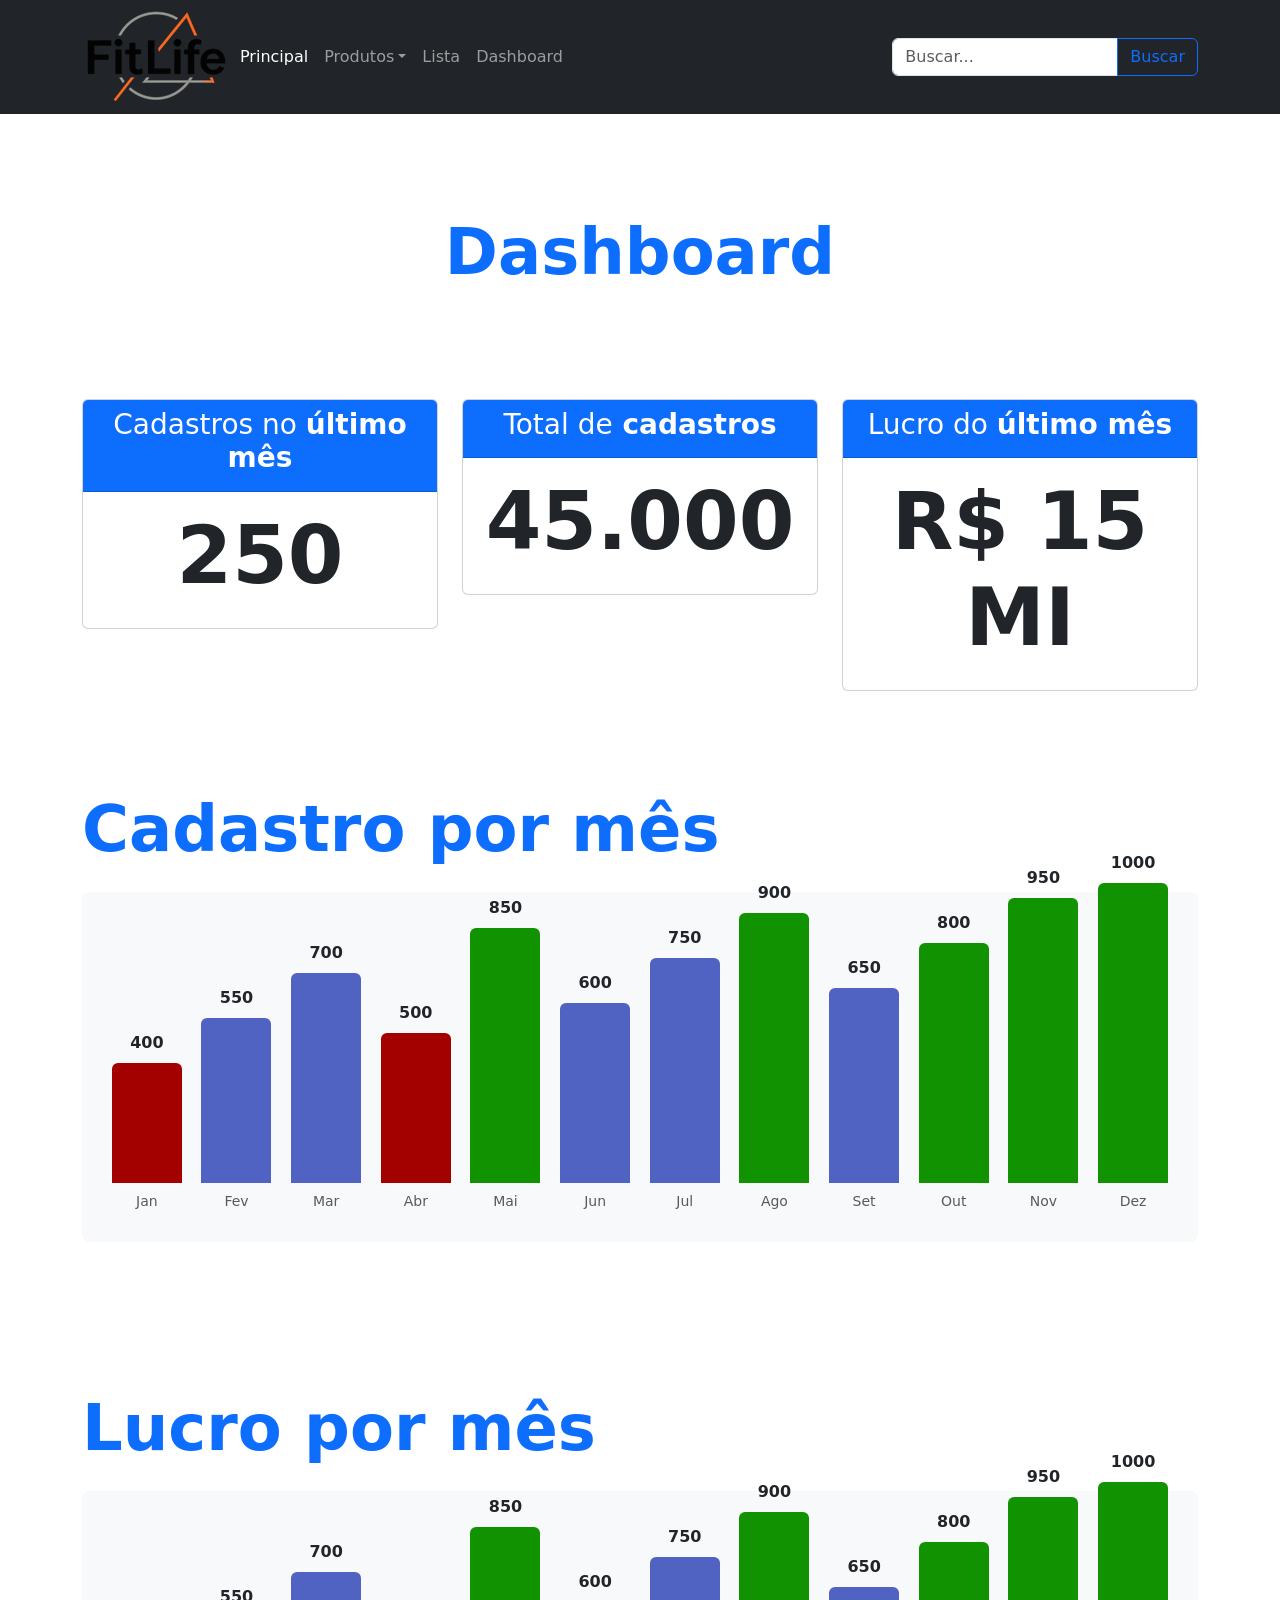
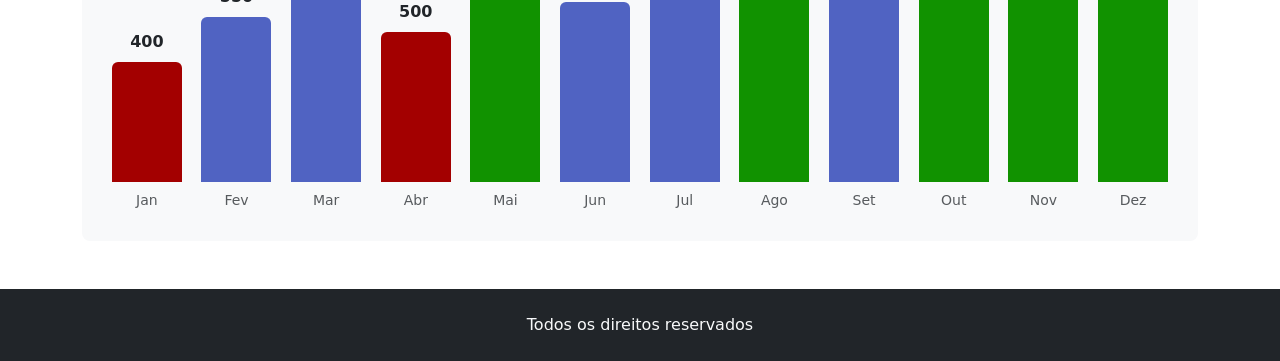
==== pages/dashboard.html @ 9f3fb6ce "Finalizando página matrícula e começando dashboard" ====
<!DOCTYPE html>
<html lang="en">
<head>
    <meta charset="UTF-8">
    <meta name="viewport" content="width=device-width, initial-scale=1.0">
    <title>Dashboard</title>
    <link rel="stylesheet" href="../bootstrap-5.3.8-dist/css/bootstrap.min.css">
    <link rel="stylesheet" href="../css/style.css">
    <link rel="stylesheet" href="https://cdn.jsdelivr.net/npm/bootstrap-icons@1.13.1/font/bootstrap-icons.min.css">
</head>
<body>
    <nav class="navbar bg-dark navbar-dark navbar-expand-sm">
        <div class="container">
            <img src="/img/Logo-fit-life-pequena.png" alt="">
            <button class="navbar-toggler" type="button" data-bs-toggle="collapse" data-bs-target="#menuNavbar">
                <span class="navbar-toggler-icon"></span>
            </button>
            <div class="collapse navbar-collapse" id="menuNavbar">
                <div class="navbar-nav me-auto">
                    <a href="../index.html" class="nav-link active">Principal</a>
                    <div class="dropdown">
                        <a href="#" class="nav-link dropdown-toggle" data-bs-toggle="dropdown">Produtos</a>
                        <ul class="dropdown-menu">
                            <li><a href="/pages/loja-suplemento.html#MaisVendidos" class="dropdown-item">Os mais vendidos</a></li>
                            <li><a href="/pages/loja-suplemento.html#WheyProtein" class="dropdown-item">Whey protein</a></li>
                            <li><a href="/pages/loja-suplemento.html#Creatina" class="dropdown-item">Creatina</a></li>
                            <li><a href="/pages/loja-suplemento.html#PreTreino" class="dropdown-item">Pré treino</a></li>
                            <li><a href="/pages/loja-suplemento.html#Roupas" class="dropdown-item">Roupas</a></li>
                            <li><a href="/pages/loja-suplemento.html#Acessorios" class="dropdown-item">Acessórios</a></li>
                            <li><a href="/pages/loja-suplemento.html#Tenis" class="dropdown-item">Tênis</a></li>
                        </ul>
                    </div>
                    <a href="/pages/listagem.html" class="nav-link">Lista</a>
                    <a href="/pages/dashboard.html" class="nav-link">Dashboard</a>
                </div>
            </div>
            <form action="" class="d-flex">
                <div class="input-group">
                    <input type="search" class="form-control" placeholder="Buscar...">
                    <button type="submit" class="btn btn-outline-primary">Buscar</button>
                </div>
            </form>
        </div>
    </nav>

    <div class="espacamento-50px"></div>

    <h3 class="display-3 fw-bold text-primary text-center">Dashboard</h3>

    <div class="espacamento-50px"></div>

    <div class="container">
        <div class="row">
            <div class="col-4">
                <div class="card">
                    <div class="card-header text-bg-primary">
                        <h3 class="text-center">Cadastros no <strong>último mês</strong></h3>
                    </div>
                    <div class="card-body">
                        <h1 class="fw-bold text-dark display-1 text-center">250</h1>
                    </div>
                </div>
            </div>
            <div class="col-4">
                <div class="card">
                    <div class="card-header text-bg-primary">
                        <h3 class="text-center">Total de<strong> cadastros</strong></h3>
                    </div>
                    <div class="card-body">
                        <h1 class="fw-bold text-dark display-1 text-center">45.000</h1>
                    </div>
                </div>
            </div>
            <div class="col-4">
                <div class="card">
                    <div class="card-header text-bg-primary">
                        <h3 class="text-center">Lucro do <strong>último mês</strong></h3>
                    </div>
                    <div class="card-body">
                        <h1 class="fw-bold text-dark display-1 text-center">R$ 15 MI</h1>
                    </div>
                </div>
            </div>
        </div>
    </div>

    <div class="espacamento-50px"></div>

    <div class="container mb-5">
        <h3 class="mb-4 text-primary display-3 fw-bold">Cadastro por mês</h3>
        <div class="d-flex align-items-end justify-content-around" style="height: 350px; background: #f8f9fa; border-radius: 8px; padding: 30px 20px;">
            
            <div class="text-center" style="flex: 1; max-width: 70px;">
                <span class="fw-bold d-block mb-2">400</span>
                <div class="rounded-top" style="height: 120px; background: #a30000;"></div>
                <span class="text-muted small d-block mt-2">Jan</span>
            </div>

            <div class="text-center" style="flex: 1; max-width: 70px;">
                <span class="fw-bold d-block mb-2">550</span>
                <div class="rounded-top" style="height: 165px; background: #0521aab0;"></div>
                <span class="text-muted small d-block mt-2">Fev</span>
            </div>

            <div class="text-center" style="flex: 1; max-width: 70px;">
                <span class="fw-bold d-block mb-2">700</span>
                <div class="rounded-top" style="height: 210px; background: #0521aab0;"></div>
                <span class="text-muted small d-block mt-2">Mar</span>
            </div>

            <div class="text-center" style="flex: 1; max-width: 70px;">
                <span class="fw-bold d-block mb-2">500</span>
                <div class="rounded-top" style="height: 150px; background: #a30000;"></div>
                <span class="text-muted small d-block mt-2">Abr</span>
            </div>

            <div class="text-center" style="flex: 1; max-width: 70px;">
                <span class="fw-bold d-block mb-2">850</span>
                <div class="rounded-top" style="height: 255px; background: #119200;"></div>
                <span class="text-muted small d-block mt-2">Mai</span>
            </div>

            <div class="text-center" style="flex: 1; max-width: 70px;">
                <span class="fw-bold d-block mb-2">600</span>
                <div class="rounded-top" style="height: 180px; background: #0521aab0;"></div>
                <span class="text-muted small d-block mt-2">Jun</span>
            </div>

            <div class="text-center" style="flex: 1; max-width: 70px;">
                <span class="fw-bold d-block mb-2">750</span>
                <div class="rounded-top" style="height: 225px; background: #0521aab0;"></div>
                <span class="text-muted small d-block mt-2">Jul</span>
            </div>

            <div class="text-center" style="flex: 1; max-width: 70px;">
                <span class="fw-bold d-block mb-2">900</span>
                <div class="rounded-top" style="height: 270px; background: #119200;"></div>
                <span class="text-muted small d-block mt-2">Ago</span>
            </div>

            <div class="text-center" style="flex: 1; max-width: 70px;">
                <span class="fw-bold d-block mb-2">650</span>
                <div class="rounded-top" style="height: 195px; background: #0521aab0;"></div>
                <span class="text-muted small d-block mt-2">Set</span>
            </div>

            <div class="text-center" style="flex: 1; max-width: 70px;">
                <span class="fw-bold d-block mb-2">800</span>
                <div class="rounded-top" style="height: 240px; background: #119200;"></div>
                <span class="text-muted small d-block mt-2">Out</span>
            </div>

            <div class="text-center" style="flex: 1; max-width: 70px;">
                <span class="fw-bold d-block mb-2">950</span>
                <div class="rounded-top" style="height: 285px; background: #119200;"></div>
                <span class="text-muted small d-block mt-2">Nov</span>
            </div>

            <div class="text-center" style="flex: 1; max-width: 70px;">
                <span class="fw-bold d-block mb-2">1000</span>
                <div class="rounded-top" style="height: 300px; background: #119200;"></div>
                <span class="text-muted small d-block mt-2">Dez</span>
            </div>

        </div>
    </div>

    <div class="espacamento-50px"></div>

    <div class="container mb-5">
        <h3 class="mb-4 text-primary display-3 fw-bold">Lucro por mês</h3>
        <div class="d-flex align-items-end justify-content-around" style="height: 350px; background: #f8f9fa; border-radius: 8px; padding: 30px 20px;">
            
            <div class="text-center" style="flex: 1; max-width: 70px;">
                <span class="fw-bold d-block mb-2">400</span>
                <div class="rounded-top" style="height: 120px; background: #a30000;"></div>
                <span class="text-muted small d-block mt-2">Jan</span>
            </div>

            <div class="text-center" style="flex: 1; max-width: 70px;">
                <span class="fw-bold d-block mb-2">550</span>
                <div class="rounded-top" style="height: 165px; background: #0521aab0;"></div>
                <span class="text-muted small d-block mt-2">Fev</span>
            </div>

            <div class="text-center" style="flex: 1; max-width: 70px;">
                <span class="fw-bold d-block mb-2">700</span>
                <div class="rounded-top" style="height: 210px; background: #0521aab0;"></div>
                <span class="text-muted small d-block mt-2">Mar</span>
            </div>

            <div class="text-center" style="flex: 1; max-width: 70px;">
                <span class="fw-bold d-block mb-2">500</span>
                <div class="rounded-top" style="height: 150px; background: #a30000;"></div>
                <span class="text-muted small d-block mt-2">Abr</span>
            </div>

            <div class="text-center" style="flex: 1; max-width: 70px;">
                <span class="fw-bold d-block mb-2">850</span>
                <div class="rounded-top" style="height: 255px; background: #119200;"></div>
                <span class="text-muted small d-block mt-2">Mai</span>
            </div>

            <div class="text-center" style="flex: 1; max-width: 70px;">
                <span class="fw-bold d-block mb-2">600</span>
                <div class="rounded-top" style="height: 180px; background: #0521aab0;"></div>
                <span class="text-muted small d-block mt-2">Jun</span>
            </div>

            <div class="text-center" style="flex: 1; max-width: 70px;">
                <span class="fw-bold d-block mb-2">750</span>
                <div class="rounded-top" style="height: 225px; background: #0521aab0;"></div>
                <span class="text-muted small d-block mt-2">Jul</span>
            </div>

            <div class="text-center" style="flex: 1; max-width: 70px;">
                <span class="fw-bold d-block mb-2">900</span>
                <div class="rounded-top" style="height: 270px; background: #119200;"></div>
                <span class="text-muted small d-block mt-2">Ago</span>
            </div>

            <div class="text-center" style="flex: 1; max-width: 70px;">
                <span class="fw-bold d-block mb-2">650</span>
                <div class="rounded-top" style="height: 195px; background: #0521aab0;"></div>
                <span class="text-muted small d-block mt-2">Set</span>
            </div>

            <div class="text-center" style="flex: 1; max-width: 70px;">
                <span class="fw-bold d-block mb-2">800</span>
                <div class="rounded-top" style="height: 240px; background: #119200;"></div>
                <span class="text-muted small d-block mt-2">Out</span>
            </div>

            <div class="text-center" style="flex: 1; max-width: 70px;">
                <span class="fw-bold d-block mb-2">950</span>
                <div class="rounded-top" style="height: 285px; background: #119200;"></div>
                <span class="text-muted small d-block mt-2">Nov</span>
            </div>

            <div class="text-center" style="flex: 1; max-width: 70px;">
                <span class="fw-bold d-block mb-2">1000</span>
                <div class="rounded-top" style="height: 300px; background: #119200;"></div>
                <span class="text-muted small d-block mt-2">Dez</span>
            </div>

        </div>
    </div>

    <footer class="p-4 bg-dark text-light text-center">
        Todos os direitos reservados
    </footer>
    <script src="/bootstrap-5.3.8-dist/js/bootstrap.bundle.min.js"></script>
</body>
</html>
---- css/style.css ----
body{
    margin: 0;
    padding: 0;
    background-color: rgb(255, 255, 255);
}

.espacamento-15px{
    padding: 15px;
}

.espacamento-50px{
    padding: 50px;
}

.espacamento-100px{
    padding: 100px;
}

.espacamento-150px{
    padding: 150px;
}

.espacamento-200px{
    padding: 200px;
}

.card-custom {
    border: none;
    overflow: hidden;
    position: relative;
}

.card-custom img{
    height: 400px;
    width: 100%;
}
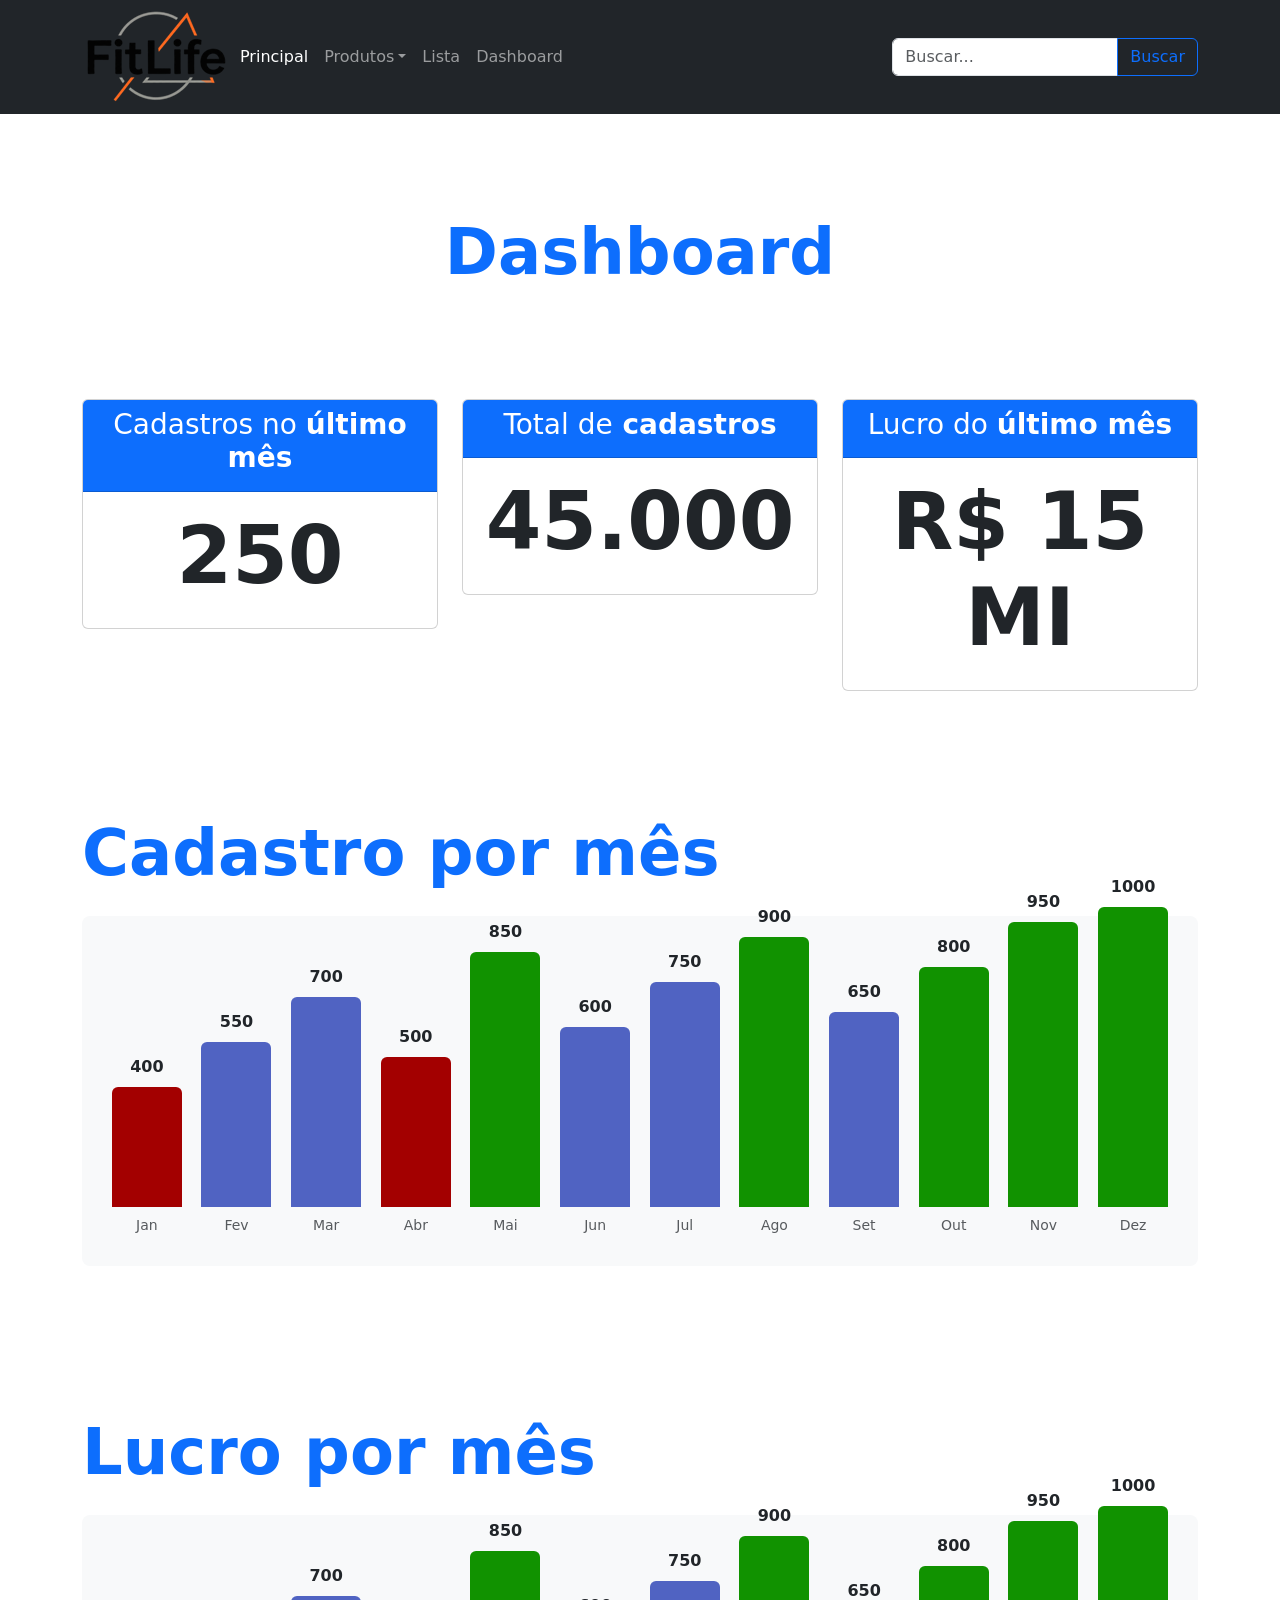
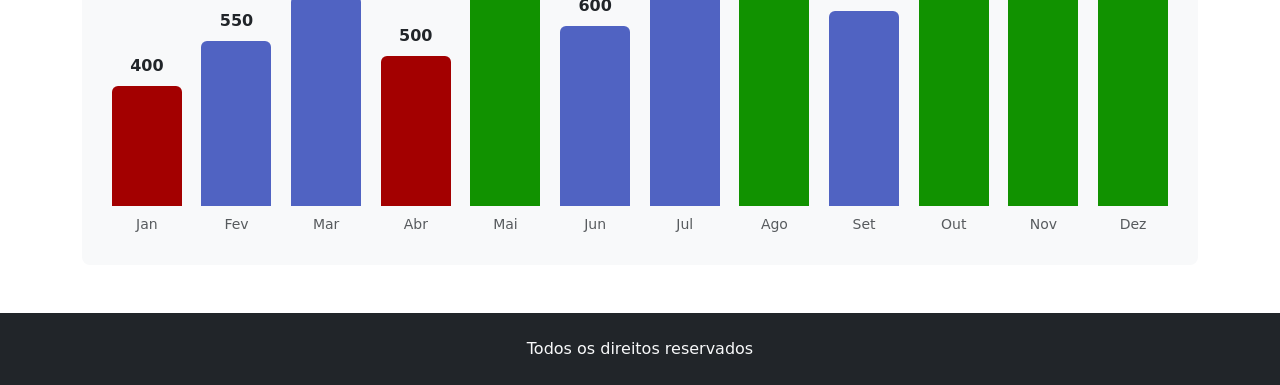
==== commit e64773c1: "Finalizando a página listagem (com os modais adicionados corretamente) adicionando textarea e modal " ====
--- a/pages/dashboard.html
+++ b/pages/dashboard.html
@@ -51,7 +51,7 @@
 
     <div class="container">
         <div class="row">
-            <div class="col-4">
+            <div class="col-md-4 pb-md-4">
                 <div class="card">
                     <div class="card-header text-bg-primary">
                         <h3 class="text-center">Cadastros no <strong>último mês</strong></h3>
@@ -61,7 +61,7 @@
                     </div>
                 </div>
             </div>
-            <div class="col-4">
+            <div class="col-md-4 pb-md-4">
                 <div class="card">
                     <div class="card-header text-bg-primary">
                         <h3 class="text-center">Total de<strong> cadastros</strong></h3>
@@ -71,7 +71,7 @@
                     </div>
                 </div>
             </div>
-            <div class="col-4">
+            <div class="col-md-4 pb-md-4">
                 <div class="card">
                     <div class="card-header text-bg-primary">
                         <h3 class="text-center">Lucro do <strong>último mês</strong></h3>
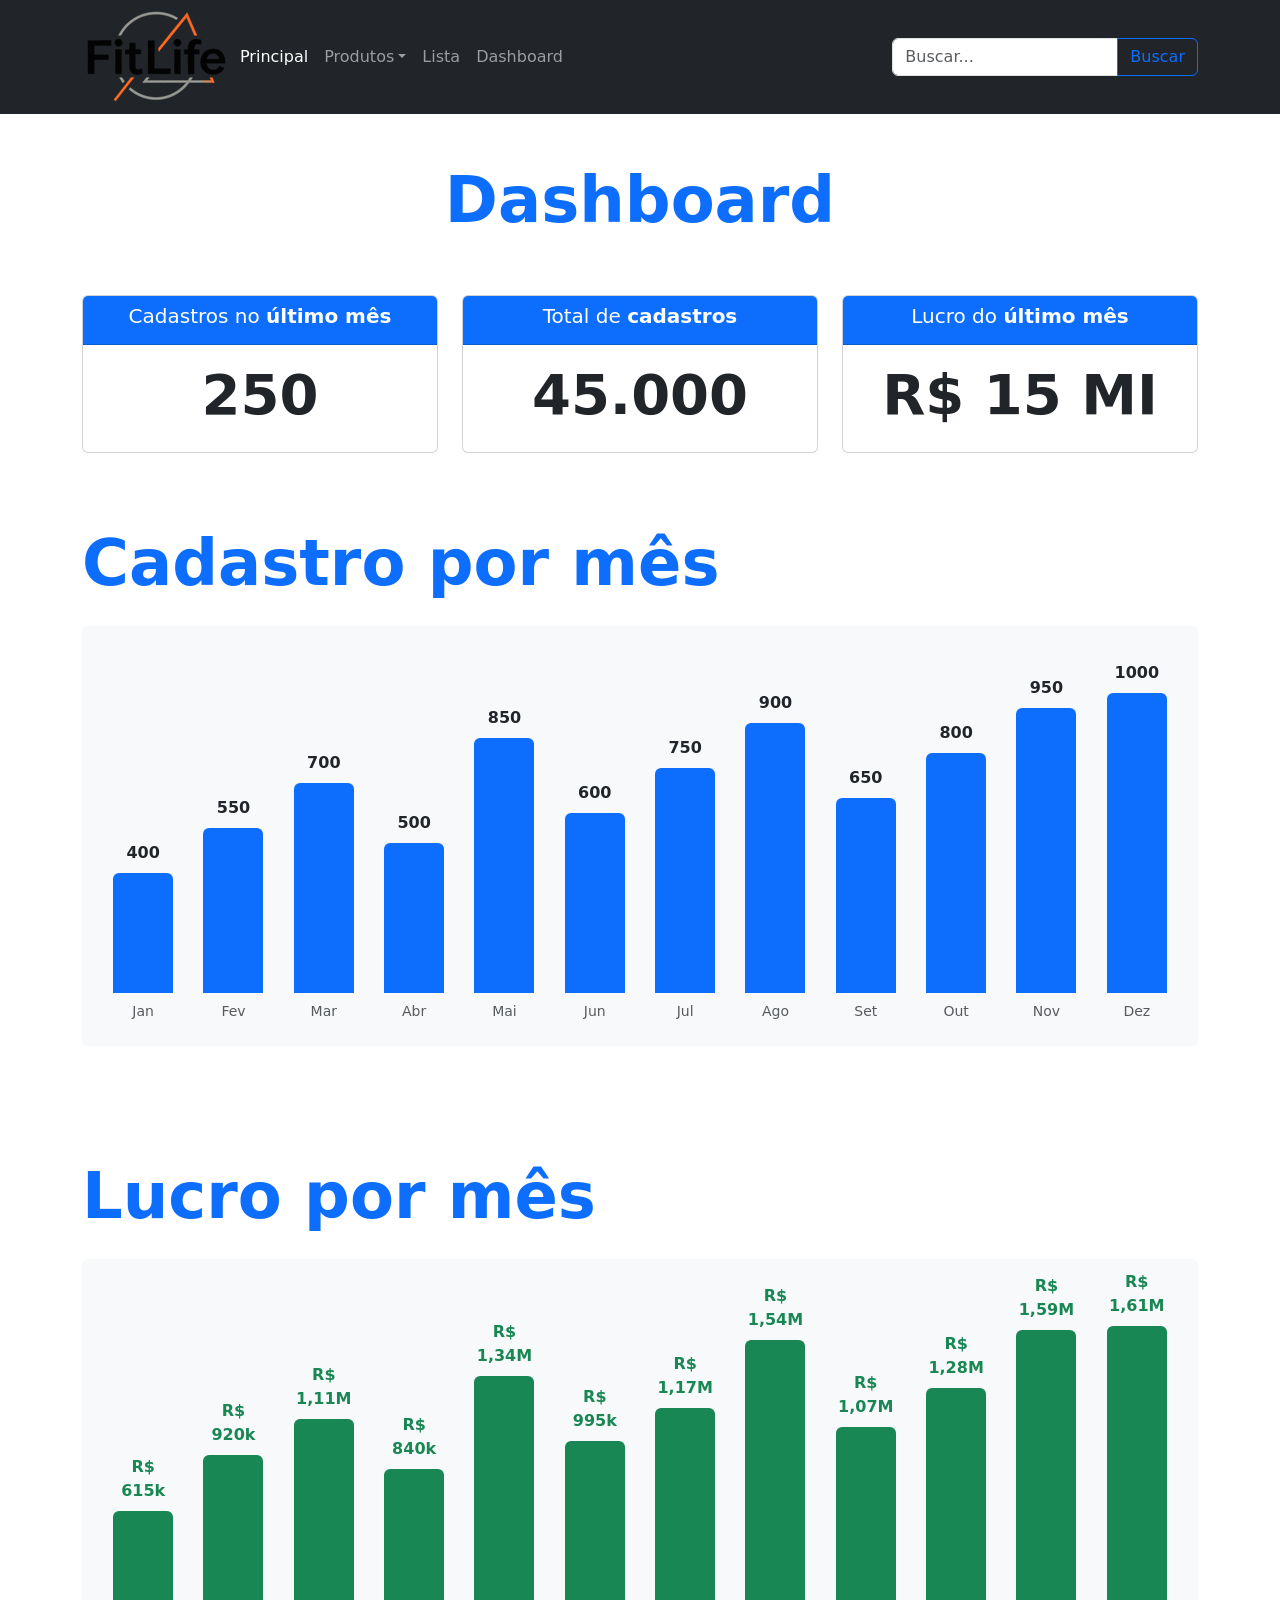
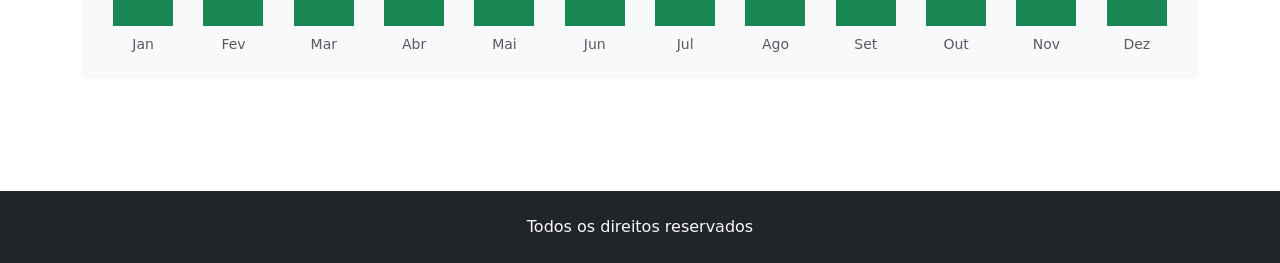
==== commit f53ad46e: "finalizando dashboard com responsividade e barra de rolagens nos graficos" ====
--- a/pages/dashboard.html
+++ b/pages/dashboard.html
@@ -1,14 +1,15 @@
 <!DOCTYPE html>
-<html lang="en">
+<html lang="pt-BR">
 <head>
     <meta charset="UTF-8">
     <meta name="viewport" content="width=device-width, initial-scale=1.0">
-    <title>Dashboard</title>
+    <title>Matrícula</title>
     <link rel="stylesheet" href="../bootstrap-5.3.8-dist/css/bootstrap.min.css">
     <link rel="stylesheet" href="../css/style.css">
     <link rel="stylesheet" href="https://cdn.jsdelivr.net/npm/bootstrap-icons@1.13.1/font/bootstrap-icons.min.css">
 </head>
-<body>
+<body class="overflow-x-hidden">
+
     <nav class="navbar bg-dark navbar-dark navbar-expand-sm">
         <div class="container">
             <img src="/img/Logo-fit-life-pequena.png" alt="">
@@ -43,212 +44,201 @@
         </div>
     </nav>
 
-    <div class="espacamento-50px"></div>
+    <div class="py-4"></div>
 
     <h3 class="display-3 fw-bold text-primary text-center">Dashboard</h3>
 
-    <div class="espacamento-50px"></div>
+    <div class="py-4"></div>
 
     <div class="container">
         <div class="row">
-            <div class="col-md-4 pb-md-4">
+            <div class="col-12 col-md-4 pb-md-4">
                 <div class="card">
                     <div class="card-header text-bg-primary">
-                        <h3 class="text-center">Cadastros no <strong>último mês</strong></h3>
+                        <h3 class="text-center fs-5 fs-md-3">Cadastros no <strong>último mês</strong></h3>
                     </div>
                     <div class="card-body">
-                        <h1 class="fw-bold text-dark display-1 text-center">250</h1>
-                    </div>
-                </div>
-            </div>
-            <div class="col-md-4 pb-md-4">
+                        <h1 class="fw-bold text-dark display-4 display-md-1 text-center">250</h1>
+                    </div>
+                </div>
+            </div>
+            <div class="col-12 col-md-4 pb-md-4">
                 <div class="card">
                     <div class="card-header text-bg-primary">
-                        <h3 class="text-center">Total de<strong> cadastros</strong></h3>
+                        <h3 class="text-center fs-5 fs-md-3">Total de <strong>cadastros</strong></h3>
                     </div>
                     <div class="card-body">
-                        <h1 class="fw-bold text-dark display-1 text-center">45.000</h1>
-                    </div>
-                </div>
-            </div>
-            <div class="col-md-4 pb-md-4">
+                        <h1 class="fw-bold text-dark display-4 display-md-1 text-center">45.000</h1>
+                    </div>
+                </div>
+            </div>
+            <div class="col-12 col-md-4 pb-md-4">
                 <div class="card">
                     <div class="card-header text-bg-primary">
-                        <h3 class="text-center">Lucro do <strong>último mês</strong></h3>
+                        <h3 class="text-center fs-5 fs-md-3">Lucro do <strong>último mês</strong></h3>
                     </div>
                     <div class="card-body">
-                        <h1 class="fw-bold text-dark display-1 text-center">R$ 15 MI</h1>
+                        <h1 class="fw-bold text-dark display-4 display-md-1 text-center">R$ 15 MI</h1>
                     </div>
                 </div>
             </div>
         </div>
     </div>
 
-    <div class="espacamento-50px"></div>
+    <div class="py-4"></div>
 
     <div class="container mb-5">
         <h3 class="mb-4 text-primary display-3 fw-bold">Cadastro por mês</h3>
-        <div class="d-flex align-items-end justify-content-around" style="height: 350px; background: #f8f9fa; border-radius: 8px; padding: 30px 20px;">
+        
+        <div class="overflow-x-auto pb-3">
+            <div class="d-flex align-items-end justify-content-around bg-light rounded p-4 gap-3" 
+                 style="height: 420px; min-width: 850px;">
+                
+                <div class="text-center" style="flex: 1; max-width: 60px;">
+                    <span class="fw-bold d-block mb-2 fs-6">400</span>
+                    <div class="rounded-top bg-primary" style="height: 120px;"></div>
+                    <span class="text-muted small d-block mt-2">Jan</span>
+                </div>
+                <div class="text-center" style="flex: 1; max-width: 60px;">
+                    <span class="fw-bold d-block mb-2 fs-6">550</span>
+                    <div class="rounded-top bg-primary" style="height: 165px;"></div>
+                    <span class="text-muted small d-block mt-2">Fev</span>
+                </div>
+                <div class="text-center" style="flex: 1; max-width: 60px;">
+                    <span class="fw-bold d-block mb-2 fs-6">700</span>
+                    <div class="rounded-top bg-primary" style="height: 210px;"></div>
+                    <span class="text-muted small d-block mt-2">Mar</span>
+                </div>
+                <div class="text-center" style="flex: 1; max-width: 60px;">
+                    <span class="fw-bold d-block mb-2 fs-6">500</span>
+                    <div class="rounded-top bg-primary" style="height: 150px;"></div>
+                    <span class="text-muted small d-block mt-2">Abr</span>
+                </div>
+                <div class="text-center" style="flex: 1; max-width: 60px;">
+                    <span class="fw-bold d-block mb-2 fs-6">850</span>
+                    <div class="rounded-top bg-primary" style="height: 255px;"></div>
+                    <span class="text-muted small d-block mt-2">Mai</span>
+                </div>
+                <div class="text-center" style="flex: 1; max-width: 60px;">
+                    <span class="fw-bold d-block mb-2 fs-6">600</span>
+                    <div class="rounded-top bg-primary" style="height: 180px;"></div>
+                    <span class="text-muted small d-block mt-2">Jun</span>
+                </div>
+                <div class="text-center" style="flex: 1; max-width: 60px;">
+                    <span class="fw-bold d-block mb-2 fs-6">750</span>
+                    <div class="rounded-top bg-primary" style="height: 225px;"></div>
+                    <span class="text-muted small d-block mt-2">Jul</span>
+                </div>
+                <div class="text-center" style="flex: 1; max-width: 60px;">
+                    <span class="fw-bold d-block mb-2 fs-6">900</span>
+                    <div class="rounded-top bg-primary" style="height: 270px;"></div>
+                    <span class="text-muted small d-block mt-2">Ago</span>
+                </div>
+                <div class="text-center" style="flex: 1; max-width: 60px;">
+                    <span class="fw-bold d-block mb-2 fs-6">650</span>
+                    <div class="rounded-top bg-primary" style="height: 195px;"></div>
+                    <span class="text-muted small d-block mt-2">Set</span>
+                </div>
+                <div class="text-center" style="flex: 1; max-width: 60px;">
+                    <span class="fw-bold d-block mb-2 fs-6">800</span>
+                    <div class="rounded-top bg-primary" style="height: 240px;"></div>
+                    <span class="text-muted small d-block mt-2">Out</span>
+                </div>
+                <div class="text-center" style="flex: 1; max-width: 60px;">
+                    <span class="fw-bold d-block mb-2 fs-6">950</span>
+                    <div class="rounded-top bg-primary" style="height: 285px;"></div>
+                    <span class="text-muted small d-block mt-2">Nov</span>
+                </div>
+                <div class="text-center" style="flex: 1; max-width: 60px;">
+                    <span class="fw-bold d-block mb-2 fs-6">1000</span>
+                    <div class="rounded-top bg-primary" style="height: 300px;"></div>
+                    <span class="text-muted small d-block mt-2">Dez</span>
+                </div>
+                
+            </div>
+        </div>
+    </div>
+
+    <div class="py-4"></div>
+
+<div class="container mb-5">
+    <h3 class="mb-4 text-primary display-3 fw-bold">Lucro por mês</h3>
+    
+    <div class="overflow-x-auto pb-3">
+        <div class="d-flex align-items-end justify-content-around bg-light rounded p-4 gap-3" 
+             style="height: 420px; min-width: 850px;">
+
+            <div class="text-center" style="flex: 1; max-width: 60px;">
+                <span class="fw-bold d-block mb-2 fs-6 text-success">R$ 615k</span>
+                <div class="rounded-top bg-success" style="height: 115px;"></div>
+                <span class="text-muted small d-block mt-2">Jan</span>
+            </div>
+            <div class="text-center" style="flex: 1; max-width: 60px;">
+                <span class="fw-bold d-block mb-2 fs-6 text-success">R$ 920k</span>
+                <div class="rounded-top bg-success" style="height: 171px;"></div>
+                <span class="text-muted small d-block mt-2">Fev</span>
+            </div>
+            <div class="text-center" style="flex: 1; max-width: 60px;">
+                <span class="fw-bold d-block mb-2 fs-6 text-success">R$ 1,11M</span>
+                <div class="rounded-top bg-success" style="height: 207px;"></div>
+                <span class="text-muted small d-block mt-2">Mar</span>
+            </div>
+            <div class="text-center" style="flex: 1; max-width: 60px;">
+                <span class="fw-bold d-block mb-2 fs-6 text-success">R$ 840k</span>
+                <div class="rounded-top bg-success" style="height: 157px;"></div>
+                <span class="text-muted small d-block mt-2">Abr</span>
+            </div>
+            <div class="text-center" style="flex: 1; max-width: 60px;">
+                <span class="fw-bold d-block mb-2 fs-6 text-success">R$ 1,34M</span>
+                <div class="rounded-top bg-success" style="height: 250px;"></div>
+                <span class="text-muted small d-block mt-2">Mai</span>
+            </div>
+            <div class="text-center" style="flex: 1; max-width: 60px;">
+                <span class="fw-bold d-block mb-2 fs-6 text-success">R$ 995k</span>
+                <div class="rounded-top bg-success" style="height: 185px;"></div>
+                <span class="text-muted small d-block mt-2">Jun</span>
+            </div>
+            <div class="text-center" style="flex: 1; max-width: 60px;">
+                <span class="fw-bold d-block mb-2 fs-6 text-success">R$ 1,17M</span>
+                <div class="rounded-top bg-success" style="height: 218px;"></div>
+                <span class="text-muted small d-block mt-2">Jul</span>
+            </div>
+            <div class="text-center" style="flex: 1; max-width: 60px;">
+                <span class="fw-bold d-block mb-2 fs-6 text-success">R$ 1,54M</span>
+                <div class="rounded-top bg-success" style="height: 286px;"></div>
+                <span class="text-muted small d-block mt-2">Ago</span>
+            </div>
+            <div class="text-center" style="flex: 1; max-width: 60px;">
+                <span class="fw-bold d-block mb-2 fs-6 text-success">R$ 1,07M</span>
+                <div class="rounded-top bg-success" style="height: 199px;"></div>
+                <span class="text-muted small d-block mt-2">Set</span>
+            </div>
+            <div class="text-center" style="flex: 1; max-width: 60px;">
+                <span class="fw-bold d-block mb-2 fs-6 text-success">R$ 1,28M</span>
+                <div class="rounded-top bg-success" style="height: 238px;"></div>
+                <span class="text-muted small d-block mt-2">Out</span>
+            </div>
+            <div class="text-center" style="flex: 1; max-width: 60px;">
+                <span class="fw-bold d-block mb-2 fs-6 text-success">R$ 1,59M</span>
+                <div class="rounded-top bg-success" style="height: 296px;"></div>
+                <span class="text-muted small d-block mt-2">Nov</span>
+            </div>
+            <div class="text-center" style="flex: 1; max-width: 60px;">
+                <span class="fw-bold d-block mb-2 fs-6 text-success">R$ 1,61M</span>
+                <div class="rounded-top bg-success" style="height: 300px;"></div>
+                <span class="text-muted small d-block mt-2">Dez</span>
+            </div>
             
-            <div class="text-center" style="flex: 1; max-width: 70px;">
-                <span class="fw-bold d-block mb-2">400</span>
-                <div class="rounded-top" style="height: 120px; background: #a30000;"></div>
-                <span class="text-muted small d-block mt-2">Jan</span>
-            </div>
-
-            <div class="text-center" style="flex: 1; max-width: 70px;">
-                <span class="fw-bold d-block mb-2">550</span>
-                <div class="rounded-top" style="height: 165px; background: #0521aab0;"></div>
-                <span class="text-muted small d-block mt-2">Fev</span>
-            </div>
-
-            <div class="text-center" style="flex: 1; max-width: 70px;">
-                <span class="fw-bold d-block mb-2">700</span>
-                <div class="rounded-top" style="height: 210px; background: #0521aab0;"></div>
-                <span class="text-muted small d-block mt-2">Mar</span>
-            </div>
-
-            <div class="text-center" style="flex: 1; max-width: 70px;">
-                <span class="fw-bold d-block mb-2">500</span>
-                <div class="rounded-top" style="height: 150px; background: #a30000;"></div>
-                <span class="text-muted small d-block mt-2">Abr</span>
-            </div>
-
-            <div class="text-center" style="flex: 1; max-width: 70px;">
-                <span class="fw-bold d-block mb-2">850</span>
-                <div class="rounded-top" style="height: 255px; background: #119200;"></div>
-                <span class="text-muted small d-block mt-2">Mai</span>
-            </div>
-
-            <div class="text-center" style="flex: 1; max-width: 70px;">
-                <span class="fw-bold d-block mb-2">600</span>
-                <div class="rounded-top" style="height: 180px; background: #0521aab0;"></div>
-                <span class="text-muted small d-block mt-2">Jun</span>
-            </div>
-
-            <div class="text-center" style="flex: 1; max-width: 70px;">
-                <span class="fw-bold d-block mb-2">750</span>
-                <div class="rounded-top" style="height: 225px; background: #0521aab0;"></div>
-                <span class="text-muted small d-block mt-2">Jul</span>
-            </div>
-
-            <div class="text-center" style="flex: 1; max-width: 70px;">
-                <span class="fw-bold d-block mb-2">900</span>
-                <div class="rounded-top" style="height: 270px; background: #119200;"></div>
-                <span class="text-muted small d-block mt-2">Ago</span>
-            </div>
-
-            <div class="text-center" style="flex: 1; max-width: 70px;">
-                <span class="fw-bold d-block mb-2">650</span>
-                <div class="rounded-top" style="height: 195px; background: #0521aab0;"></div>
-                <span class="text-muted small d-block mt-2">Set</span>
-            </div>
-
-            <div class="text-center" style="flex: 1; max-width: 70px;">
-                <span class="fw-bold d-block mb-2">800</span>
-                <div class="rounded-top" style="height: 240px; background: #119200;"></div>
-                <span class="text-muted small d-block mt-2">Out</span>
-            </div>
-
-            <div class="text-center" style="flex: 1; max-width: 70px;">
-                <span class="fw-bold d-block mb-2">950</span>
-                <div class="rounded-top" style="height: 285px; background: #119200;"></div>
-                <span class="text-muted small d-block mt-2">Nov</span>
-            </div>
-
-            <div class="text-center" style="flex: 1; max-width: 70px;">
-                <span class="fw-bold d-block mb-2">1000</span>
-                <div class="rounded-top" style="height: 300px; background: #119200;"></div>
-                <span class="text-muted small d-block mt-2">Dez</span>
-            </div>
-
         </div>
     </div>
-
-    <div class="espacamento-50px"></div>
-
-    <div class="container mb-5">
-        <h3 class="mb-4 text-primary display-3 fw-bold">Lucro por mês</h3>
-        <div class="d-flex align-items-end justify-content-around" style="height: 350px; background: #f8f9fa; border-radius: 8px; padding: 30px 20px;">
-            
-            <div class="text-center" style="flex: 1; max-width: 70px;">
-                <span class="fw-bold d-block mb-2">400</span>
-                <div class="rounded-top" style="height: 120px; background: #a30000;"></div>
-                <span class="text-muted small d-block mt-2">Jan</span>
-            </div>
-
-            <div class="text-center" style="flex: 1; max-width: 70px;">
-                <span class="fw-bold d-block mb-2">550</span>
-                <div class="rounded-top" style="height: 165px; background: #0521aab0;"></div>
-                <span class="text-muted small d-block mt-2">Fev</span>
-            </div>
-
-            <div class="text-center" style="flex: 1; max-width: 70px;">
-                <span class="fw-bold d-block mb-2">700</span>
-                <div class="rounded-top" style="height: 210px; background: #0521aab0;"></div>
-                <span class="text-muted small d-block mt-2">Mar</span>
-            </div>
-
-            <div class="text-center" style="flex: 1; max-width: 70px;">
-                <span class="fw-bold d-block mb-2">500</span>
-                <div class="rounded-top" style="height: 150px; background: #a30000;"></div>
-                <span class="text-muted small d-block mt-2">Abr</span>
-            </div>
-
-            <div class="text-center" style="flex: 1; max-width: 70px;">
-                <span class="fw-bold d-block mb-2">850</span>
-                <div class="rounded-top" style="height: 255px; background: #119200;"></div>
-                <span class="text-muted small d-block mt-2">Mai</span>
-            </div>
-
-            <div class="text-center" style="flex: 1; max-width: 70px;">
-                <span class="fw-bold d-block mb-2">600</span>
-                <div class="rounded-top" style="height: 180px; background: #0521aab0;"></div>
-                <span class="text-muted small d-block mt-2">Jun</span>
-            </div>
-
-            <div class="text-center" style="flex: 1; max-width: 70px;">
-                <span class="fw-bold d-block mb-2">750</span>
-                <div class="rounded-top" style="height: 225px; background: #0521aab0;"></div>
-                <span class="text-muted small d-block mt-2">Jul</span>
-            </div>
-
-            <div class="text-center" style="flex: 1; max-width: 70px;">
-                <span class="fw-bold d-block mb-2">900</span>
-                <div class="rounded-top" style="height: 270px; background: #119200;"></div>
-                <span class="text-muted small d-block mt-2">Ago</span>
-            </div>
-
-            <div class="text-center" style="flex: 1; max-width: 70px;">
-                <span class="fw-bold d-block mb-2">650</span>
-                <div class="rounded-top" style="height: 195px; background: #0521aab0;"></div>
-                <span class="text-muted small d-block mt-2">Set</span>
-            </div>
-
-            <div class="text-center" style="flex: 1; max-width: 70px;">
-                <span class="fw-bold d-block mb-2">800</span>
-                <div class="rounded-top" style="height: 240px; background: #119200;"></div>
-                <span class="text-muted small d-block mt-2">Out</span>
-            </div>
-
-            <div class="text-center" style="flex: 1; max-width: 70px;">
-                <span class="fw-bold d-block mb-2">950</span>
-                <div class="rounded-top" style="height: 285px; background: #119200;"></div>
-                <span class="text-muted small d-block mt-2">Nov</span>
-            </div>
-
-            <div class="text-center" style="flex: 1; max-width: 70px;">
-                <span class="fw-bold d-block mb-2">1000</span>
-                <div class="rounded-top" style="height: 300px; background: #119200;"></div>
-                <span class="text-muted small d-block mt-2">Dez</span>
-            </div>
-
-        </div>
-    </div>
+</div>
+
+    <div class="py-4"></div>
 
     <footer class="p-4 bg-dark text-light text-center">
         Todos os direitos reservados
     </footer>
+
     <script src="/bootstrap-5.3.8-dist/js/bootstrap.bundle.min.js"></script>
 </body>
 </html>
